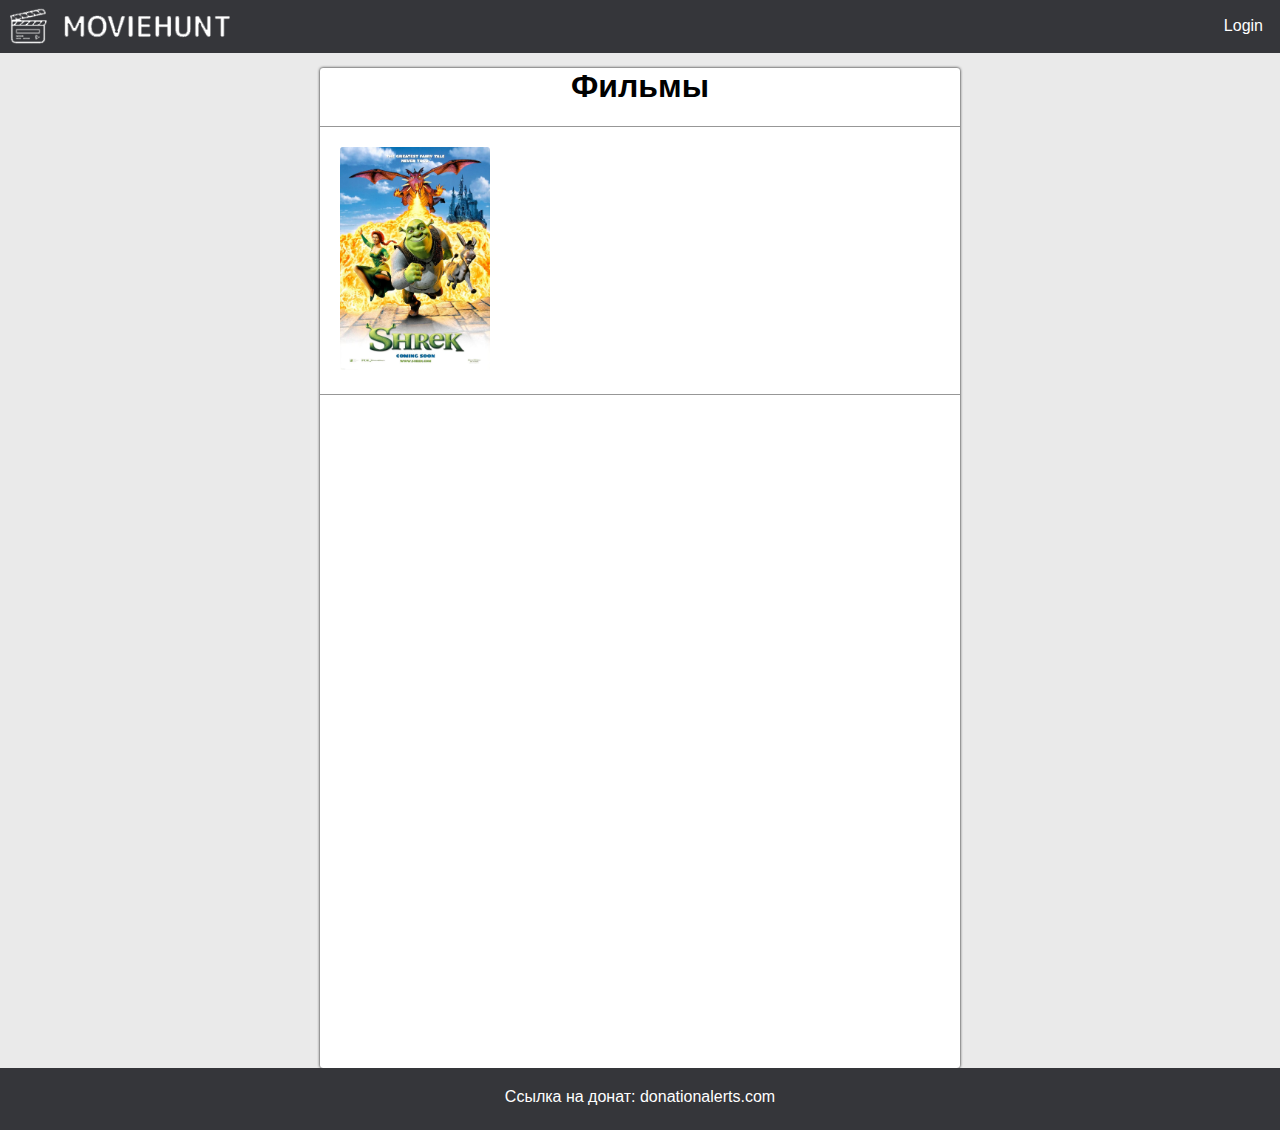
==== index.html @ f454e12c "Initial commit" ====
<!DOCTYPE html>
<html lang="en">
<head>
    <meta charset="UTF-8">
    <meta http-equiv="X-UA-Compatible" content="IE=edge">
    <meta name="viewport" content="width=7, initial-scale=1.0">
    <title>MovieHunt</title>
    <link rel="stylesheet" href="style.css">
    <link rel="icon" type="image/x-icon" href="favicon.ico">
</head>
<body>
    <header>
        <div class="tab-nav">
            <nav>
                <a href="index.html">
                    <img src="logo.png">
                </a>
                <a class="login-button" href="login.html">
                    Login
                </a>
            </nav>
        </div>
    </header>
    <main>
        <div class="page-wrapper">
            <div class="tab-content">
                <div class="tab-heading">
                    <h1>Фильмы</h1>
                </div>
                <article>
                    <a href="shrek.html">
                        <img src="images/shrek.jpg">
                    </a>
                </article>
            </div>
        </div>
    </main>
    <footer>
        Ссылка на донат: donationalerts.com
    </footer>
</body>
</html>
---- style.css ----
body {
    font-family: Arial, Helvetica, sans-serif;
    background-color: #eaeaea;
    margin: 0px;
}

.login-button {
    float: right;
    padding: 17px;
    color: white;
    text-decoration: none;
    transition: 100ms;
}

.login-button:hover {
    background-color: #4c4d53;
}

.page-wrapper {
    margin: auto;
    margin-top: 68px;
}

.tab-nav {
    height: 53px;
    top: 0px;
    position: fixed;
    background-color: #35363A;
    width: 100%;
}

.tab-heading {
    text-align: center;
    border-bottom: 1px solid rgb(151, 151, 151);
}

.tab-content {
    margin-top: 80px;
    width: 50%;
    height: 1000px;
    margin: auto;
    background-color: white;
    box-shadow: 0 0 3px;
    border-radius: 3px
}

.tab-nav a img {
    width: 220px;
    padding: 8px 0 0 10px;
}

article {
    padding: 20px;
    border-bottom: 1px solid rgb(151, 151, 151);
}

article img {
    width: 150px;
    border-radius: 3px;
}

footer {
    width: 100%;
    height: 42px;
    position: absolute;
    text-align: center;
    padding-top: 20px;
    color: white;
    background-color: #35363A;
}
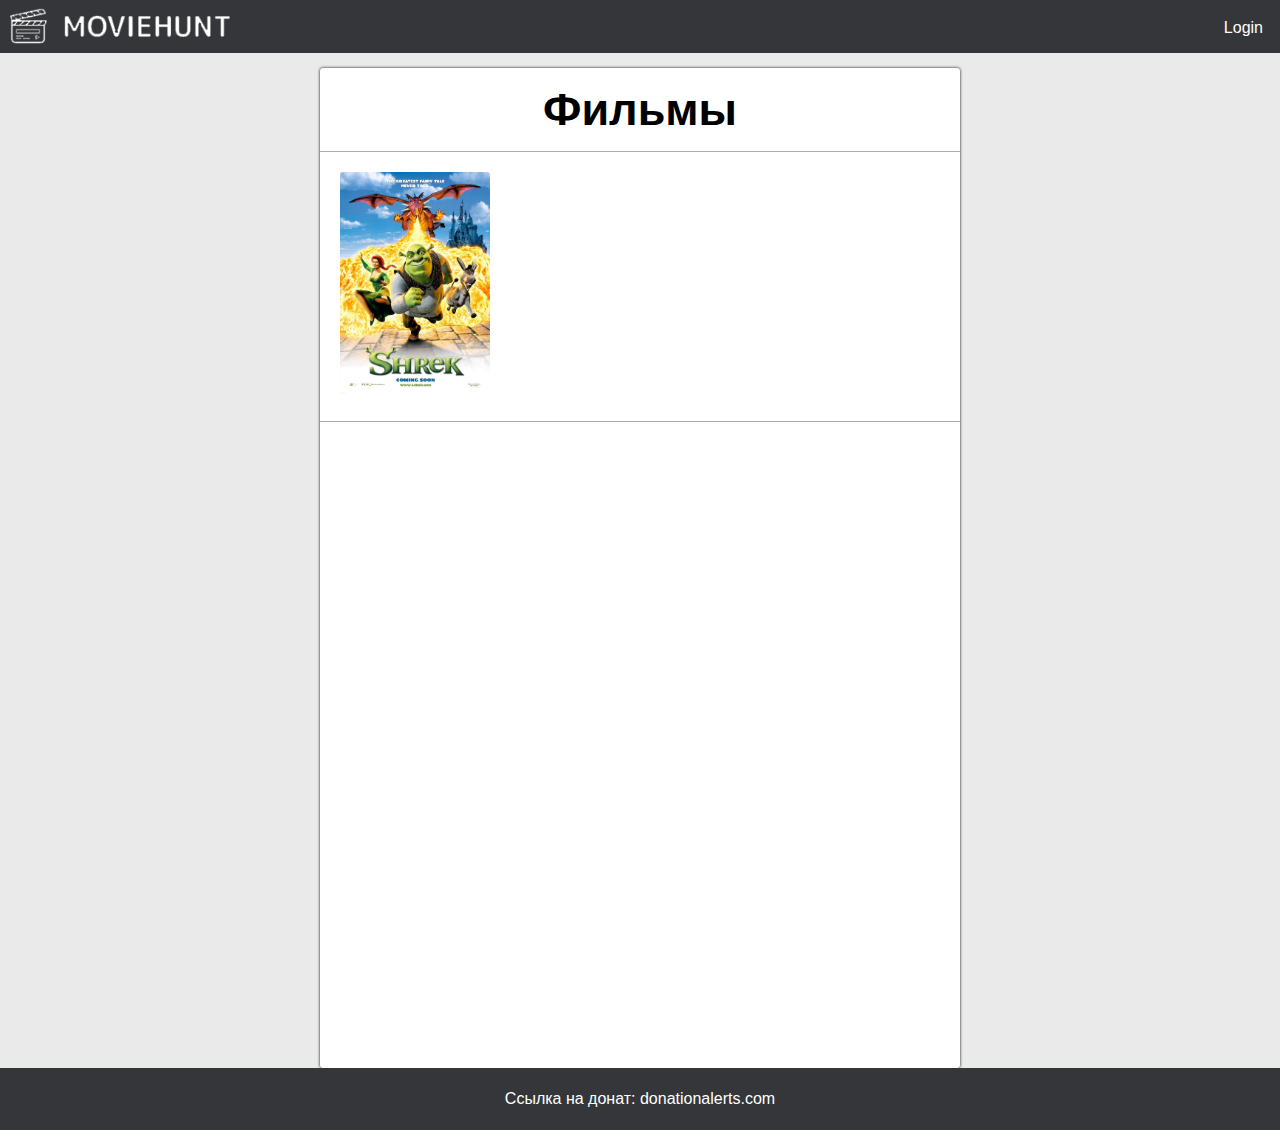
==== commit 3499e0df: "Tab-heading fixed" ====
--- a/index.html
+++ b/index.html
@@ -1,12 +1,12 @@
 <!DOCTYPE html>
-<html lang="en">
+<html lang="ru">
 <head>
     <meta charset="UTF-8">
     <meta http-equiv="X-UA-Compatible" content="IE=edge">
     <meta name="viewport" content="width=7, initial-scale=1.0">
     <title>MovieHunt</title>
     <link rel="stylesheet" href="style.css">
-    <link rel="icon" type="image/x-icon" href="favicon.ico">
+    <link rel="icon" type="image/x-icon" href="favicon.png">
 </head>
 <body>
     <header>
@@ -24,9 +24,7 @@
     <main>
         <div class="page-wrapper">
             <div class="tab-content">
-                <div class="tab-heading">
-                    <h1>Фильмы</h1>
-                </div>
+                <div class="tab-heading">Фильмы</div>
                 <article>
                     <a href="shrek.html">
                         <img src="images/shrek.jpg">
--- a/style.css
+++ b/style.css
@@ -1,5 +1,6 @@
 body {
     font-family: Arial, Helvetica, sans-serif;
+    line-height: 1.4;
     background-color: #eaeaea;
     margin: 0px;
 }
@@ -22,20 +23,25 @@
 }
 
 .tab-nav {
+    display: block;
+    overflow: hidden;
     height: 53px;
     top: 0px;
     position: fixed;
     background-color: #35363A;
     width: 100%;
+    z-index: 50;
 }
 
 .tab-heading {
     text-align: center;
-    border-bottom: 1px solid rgb(151, 151, 151);
+    padding: 10px;
+    border-bottom: 1px solid rgb(172, 172, 172);
+    font-weight: bold;
+    font-size: 45px;
 }
 
 .tab-content {
-    margin-top: 80px;
     width: 50%;
     height: 1000px;
     margin: auto;
@@ -50,8 +56,10 @@
 }
 
 article {
+    display: block;
+    overflow: hidden;
     padding: 20px;
-    border-bottom: 1px solid rgb(151, 151, 151);
+    border-bottom: 1px solid rgb(172, 172, 172);
 }
 
 article img {
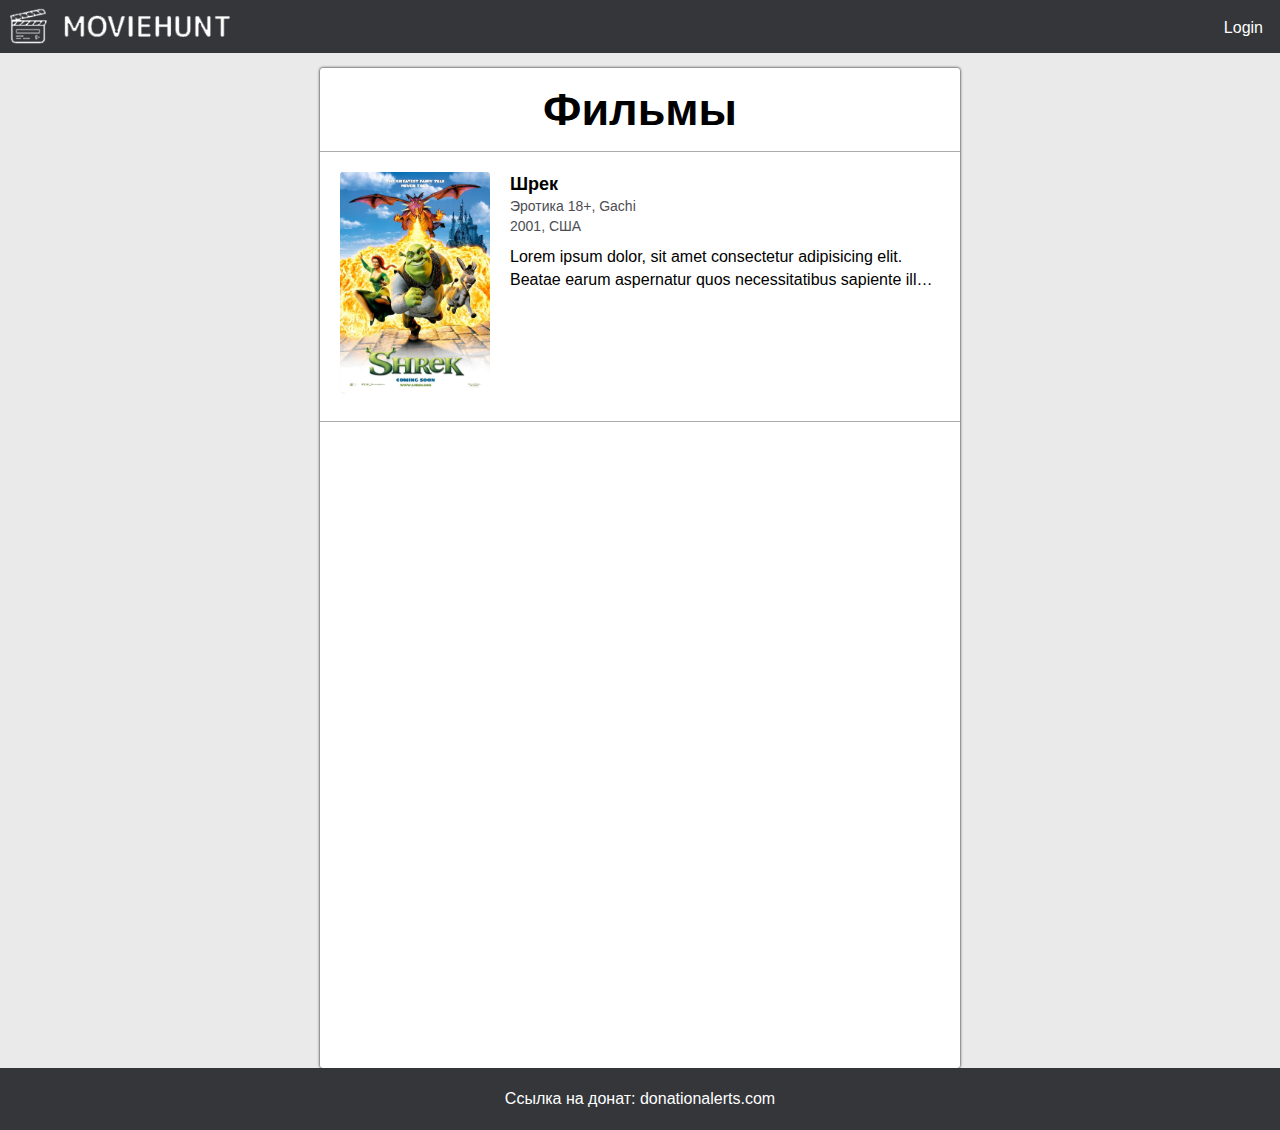
==== commit 22056d4d: "text" ====
--- a/index.html
+++ b/index.html
@@ -3,7 +3,7 @@
 <head>
     <meta charset="UTF-8">
     <meta http-equiv="X-UA-Compatible" content="IE=edge">
-    <meta name="viewport" content="width=7, initial-scale=1.0">
+    <meta name="viewport" content="width=device-width, initial-scale=1.0">
     <title>MovieHunt</title>
     <link rel="stylesheet" href="style.css">
     <link rel="icon" type="image/x-icon" href="favicon.png">
@@ -29,6 +29,16 @@
                     <a href="shrek.html">
                         <img src="images/shrek.jpg">
                     </a>
+                    <div class="movie-info">
+                        <a class="title-movie" href="shrek.html">
+                            <span>Шрек</span>
+                        </a>
+                        <div class="movie-details">
+                            <span class="mowie-ganre">Эротика 18+, Gachi</span>
+                            <span class="movie-date">2001, США</span>
+                        </div>
+                        <div class="movie-description">Lorem ipsum dolor, sit amet consectetur adipisicing elit. Beatae earum aspernatur quos necessitatibus sapiente illo, optio ratione delectus laboriosam eaque doloremque nesciunt illum molestiae, adipisci minus. Quaerat sint eligendi unde.</div>
+                    </div>
                 </article>
             </div>
         </div>
--- a/style.css
+++ b/style.css
@@ -41,6 +41,12 @@
     font-size: 45px;
 }
 
+@media (max-width: 550px) {
+    .tab-heading {
+        font-size: 35px;
+    }
+}
+
 .tab-content {
     width: 50%;
     height: 1000px;
@@ -67,6 +73,10 @@
     border-radius: 3px;
 }
 
+article {
+    display: flex;
+}
+
 footer {
     width: 100%;
     height: 42px;
@@ -75,4 +85,35 @@
     padding-top: 20px;
     color: white;
     background-color: #35363A;
+}
+.movie-info {
+    display: flex;
+    flex-direction: column;
+    float: right;
+    flex-grow: 1;
+    margin-left: 20px;
+}
+
+.title-movie {
+    text-decoration: none;
+    font-size: 18px;
+    font-weight: bold;
+    color: black !important;
+}
+
+.movie-details {
+    font-size: 14px;
+    color: #4c4d53;
+}
+
+.movie-ganre, .movie-date {
+    display: block;
+}
+
+.movie-description {
+    display: -webkit-box;
+    -webkit-line-clamp: 2;
+    -webkit-box-orient: vertical;
+    overflow: hidden;
+    margin-top: 10px;
 }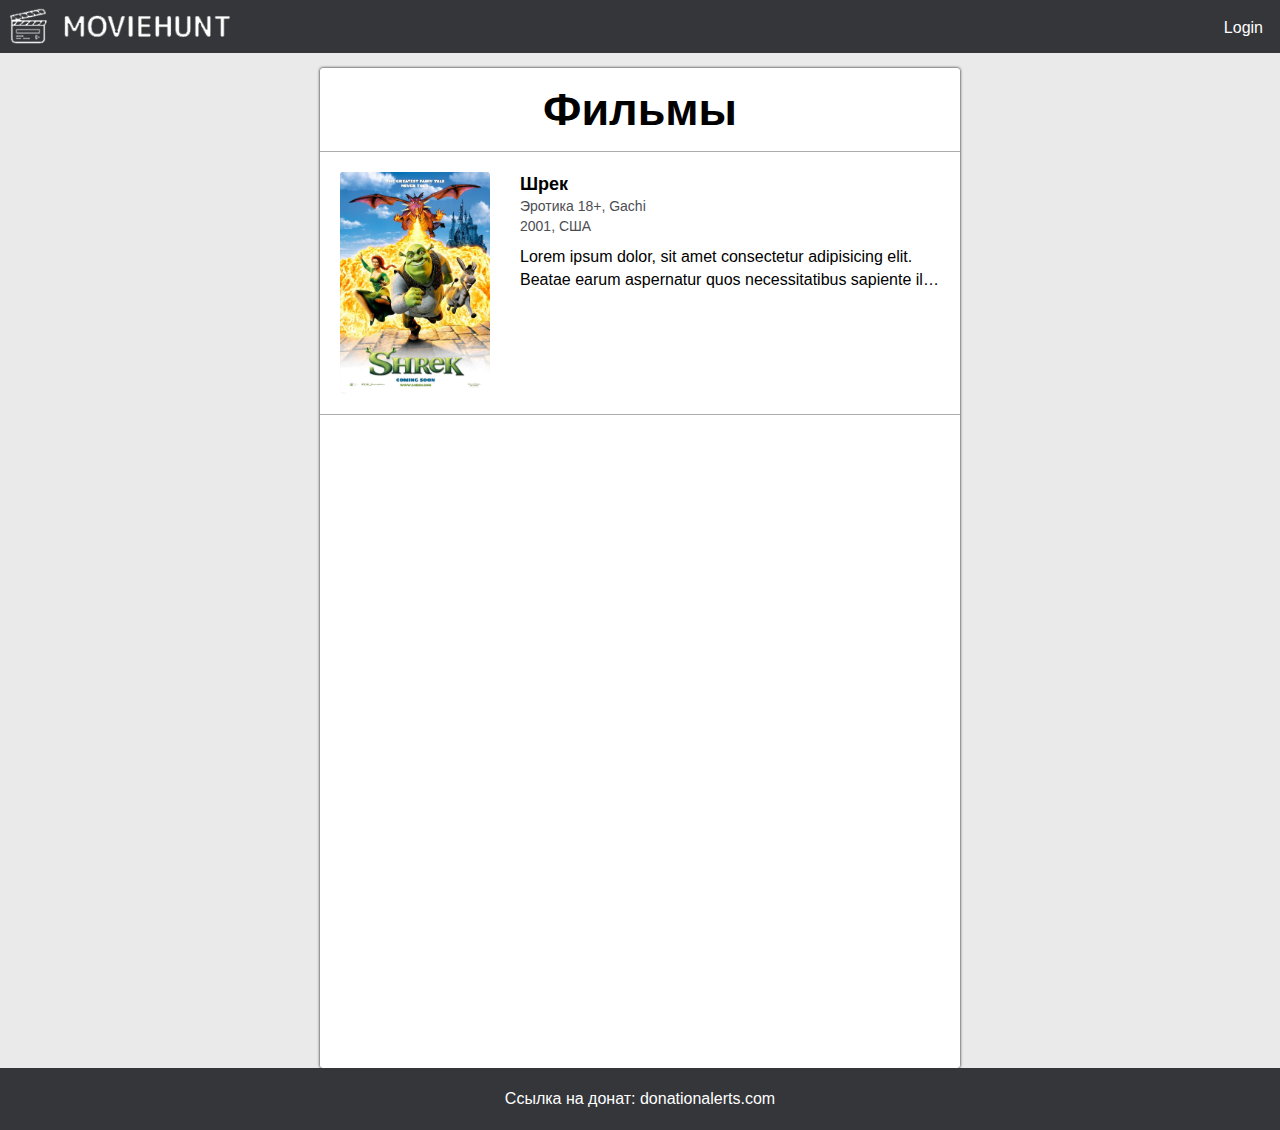
==== commit 2cd78249: "Fixed link width" ====
--- a/index.html
+++ b/index.html
@@ -6,7 +6,7 @@
     <meta name="viewport" content="width=device-width, initial-scale=1.0">
     <title>MovieHunt</title>
     <link rel="stylesheet" href="style.css">
-    <link rel="icon" type="image/x-icon" href="favicon.png">
+    <link rel="icon" type="image/x-icon" href="favicon.ico">
 </head>
 <body>
     <header>
@@ -34,7 +34,7 @@
                             <span>Шрек</span>
                         </a>
                         <div class="movie-details">
-                            <span class="mowie-ganre">Эротика 18+, Gachi</span>
+                            <span class="movie-genre">Эротика 18+, Gachi</span>
                             <span class="movie-date">2001, США</span>
                         </div>
                         <div class="movie-description">Lorem ipsum dolor, sit amet consectetur adipisicing elit. Beatae earum aspernatur quos necessitatibus sapiente illo, optio ratione delectus laboriosam eaque doloremque nesciunt illum molestiae, adipisci minus. Quaerat sint eligendi unde.</div>
--- a/style.css
+++ b/style.css
@@ -69,12 +69,9 @@
 }
 
 article img {
+    float: left;
     width: 150px;
     border-radius: 3px;
-}
-
-article {
-    display: flex;
 }
 
 footer {
@@ -86,12 +83,9 @@
     color: white;
     background-color: #35363A;
 }
+
 .movie-info {
-    display: flex;
-    flex-direction: column;
-    float: right;
-    flex-grow: 1;
-    margin-left: 20px;
+    margin-left: 180px;
 }
 
 .title-movie {
@@ -106,7 +100,7 @@
     color: #4c4d53;
 }
 
-.movie-ganre, .movie-date {
+.movie-genre, .movie-date {
     display: block;
 }
 
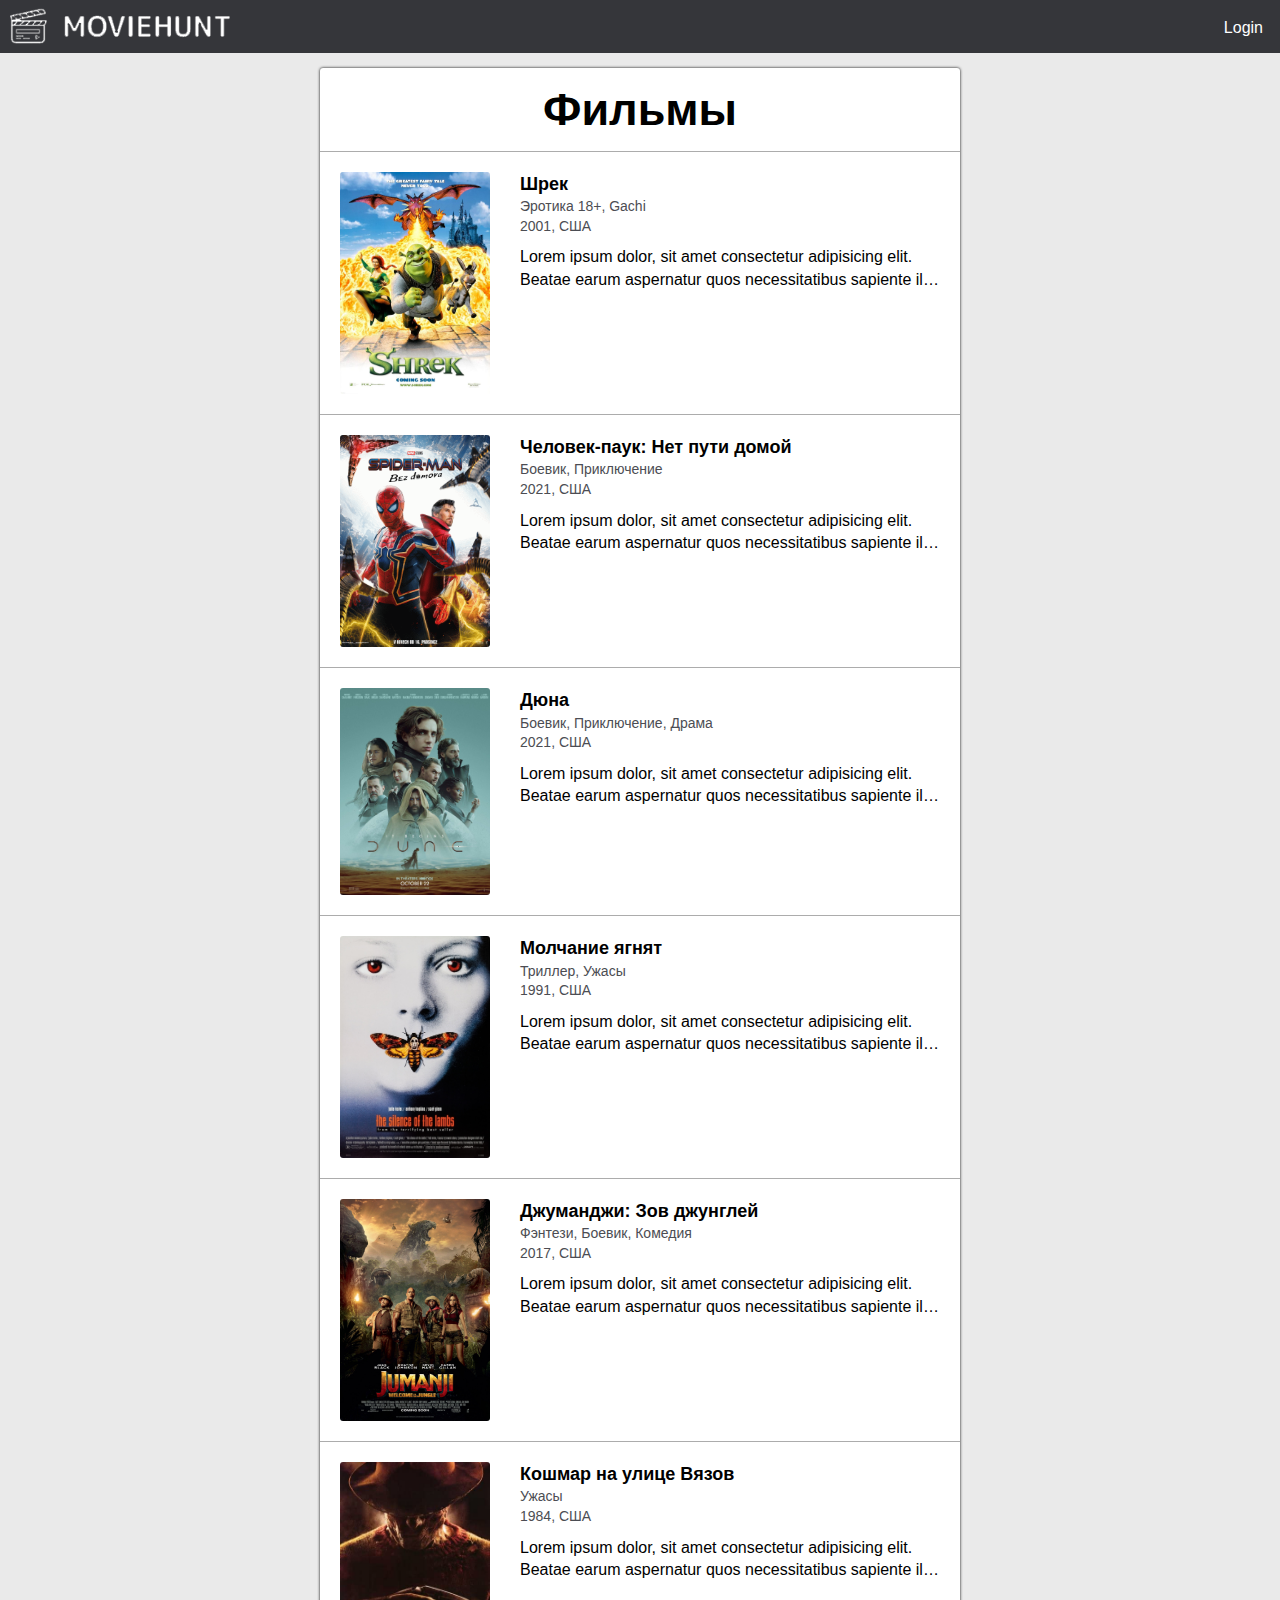
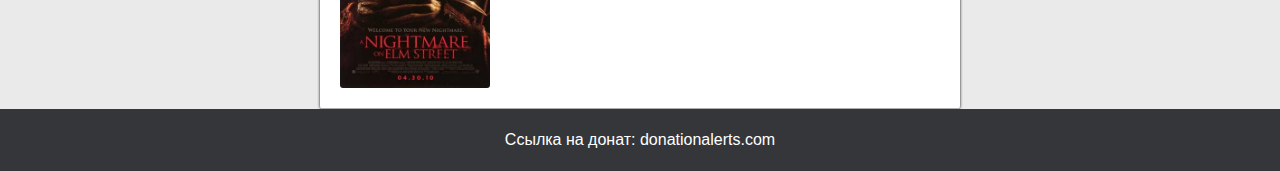
==== commit fc37466e: "Added new films" ====
--- a/index.html
+++ b/index.html
@@ -40,6 +40,81 @@
                         <div class="movie-description">Lorem ipsum dolor, sit amet consectetur adipisicing elit. Beatae earum aspernatur quos necessitatibus sapiente illo, optio ratione delectus laboriosam eaque doloremque nesciunt illum molestiae, adipisci minus. Quaerat sint eligendi unde.</div>
                     </div>
                 </article>
+                <article>
+                    <a href="spider-man.html">
+                        <img src="images/spider_man.png">
+                    </a>
+                    <div class="movie-info">
+                        <a class="title-movie" href="spider-man.html">
+                            <span>Человек-паук: Нет пути домой</span>
+                        </a>
+                        <div class="movie-details">
+                            <span class="movie-genre">Боевик, Приключение</span>
+                            <span class="movie-date">2021, США</span>
+                        </div>
+                        <div class="movie-description">Lorem ipsum dolor, sit amet consectetur adipisicing elit. Beatae earum aspernatur quos necessitatibus sapiente illo, optio ratione delectus laboriosam eaque doloremque nesciunt illum molestiae, adipisci minus. Quaerat sint eligendi unde.</div>
+                    </div>
+                </article>
+                <article>
+                    <a href="dune.html">
+                        <img src="images/dune.jpg">
+                    </a>
+                    <div class="movie-info">
+                        <a class="title-movie" href="dune.html">
+                            <span>Дюна</span>
+                        </a>
+                        <div class="movie-details">
+                            <span class="movie-genre">Боевик, Приключение, Драма</span>
+                            <span class="movie-date">2021, США</span>
+                        </div>
+                        <div class="movie-description">Lorem ipsum dolor, sit amet consectetur adipisicing elit. Beatae earum aspernatur quos necessitatibus sapiente illo, optio ratione delectus laboriosam eaque doloremque nesciunt illum molestiae, adipisci minus. Quaerat sint eligendi unde.</div>
+                    </div>
+                </article>
+                <article>
+                    <a href="silence-of-the-lambs.html">
+                        <img src="images/silence_of_the_lambs.jpg">
+                    </a>
+                    <div class="movie-info">
+                        <a class="title-movie" href="silence-of-the-lambs.html">
+                            <span>Молчание ягнят</span>
+                        </a>
+                        <div class="movie-details">
+                            <span class="movie-genre">Триллер, Ужасы</span>
+                            <span class="movie-date">1991, США</span>
+                        </div>
+                        <div class="movie-description">Lorem ipsum dolor, sit amet consectetur adipisicing elit. Beatae earum aspernatur quos necessitatibus sapiente illo, optio ratione delectus laboriosam eaque doloremque nesciunt illum molestiae, adipisci minus. Quaerat sint eligendi unde.</div>
+                    </div>
+                </article>
+                <article>
+                    <a href="jumanji.html">
+                        <img src="images/jumanji.jpg">
+                    </a>
+                    <div class="movie-info">
+                        <a class="title-movie" href="jumanji.html">
+                            <span>Джуманджи: Зов джунглей</span>
+                        </a>
+                        <div class="movie-details">
+                            <span class="movie-genre">Фэнтези, Боевик, Комедия</span>
+                            <span class="movie-date">2017, США</span>
+                        </div>
+                        <div class="movie-description">Lorem ipsum dolor, sit amet consectetur adipisicing elit. Beatae earum aspernatur quos necessitatibus sapiente illo, optio ratione delectus laboriosam eaque doloremque nesciunt illum molestiae, adipisci minus. Quaerat sint eligendi unde.</div>
+                    </div>
+                </article>
+                <article>
+                    <a href="nightmare-on-elm-street.html">
+                        <img src="images/nightmare.jpg">
+                    </a>
+                    <div class="movie-info">
+                        <a class="title-movie" href="nightmare-on-elm-street.html">
+                            <span>Кошмар на улице Вязов</span>
+                        </a>
+                        <div class="movie-details">
+                            <span class="movie-genre">Ужасы</span>
+                            <span class="movie-date">1984, США</span>
+                        </div>
+                        <div class="movie-description">Lorem ipsum dolor, sit amet consectetur adipisicing elit. Beatae earum aspernatur quos necessitatibus sapiente illo, optio ratione delectus laboriosam eaque doloremque nesciunt illum molestiae, adipisci minus. Quaerat sint eligendi unde.</div>
+                    </div>
+                </article>
             </div>
         </div>
     </main>
--- a/style.css
+++ b/style.css
@@ -49,7 +49,6 @@
 
 .tab-content {
     width: 50%;
-    height: 1000px;
     margin: auto;
     background-color: white;
     box-shadow: 0 0 3px;
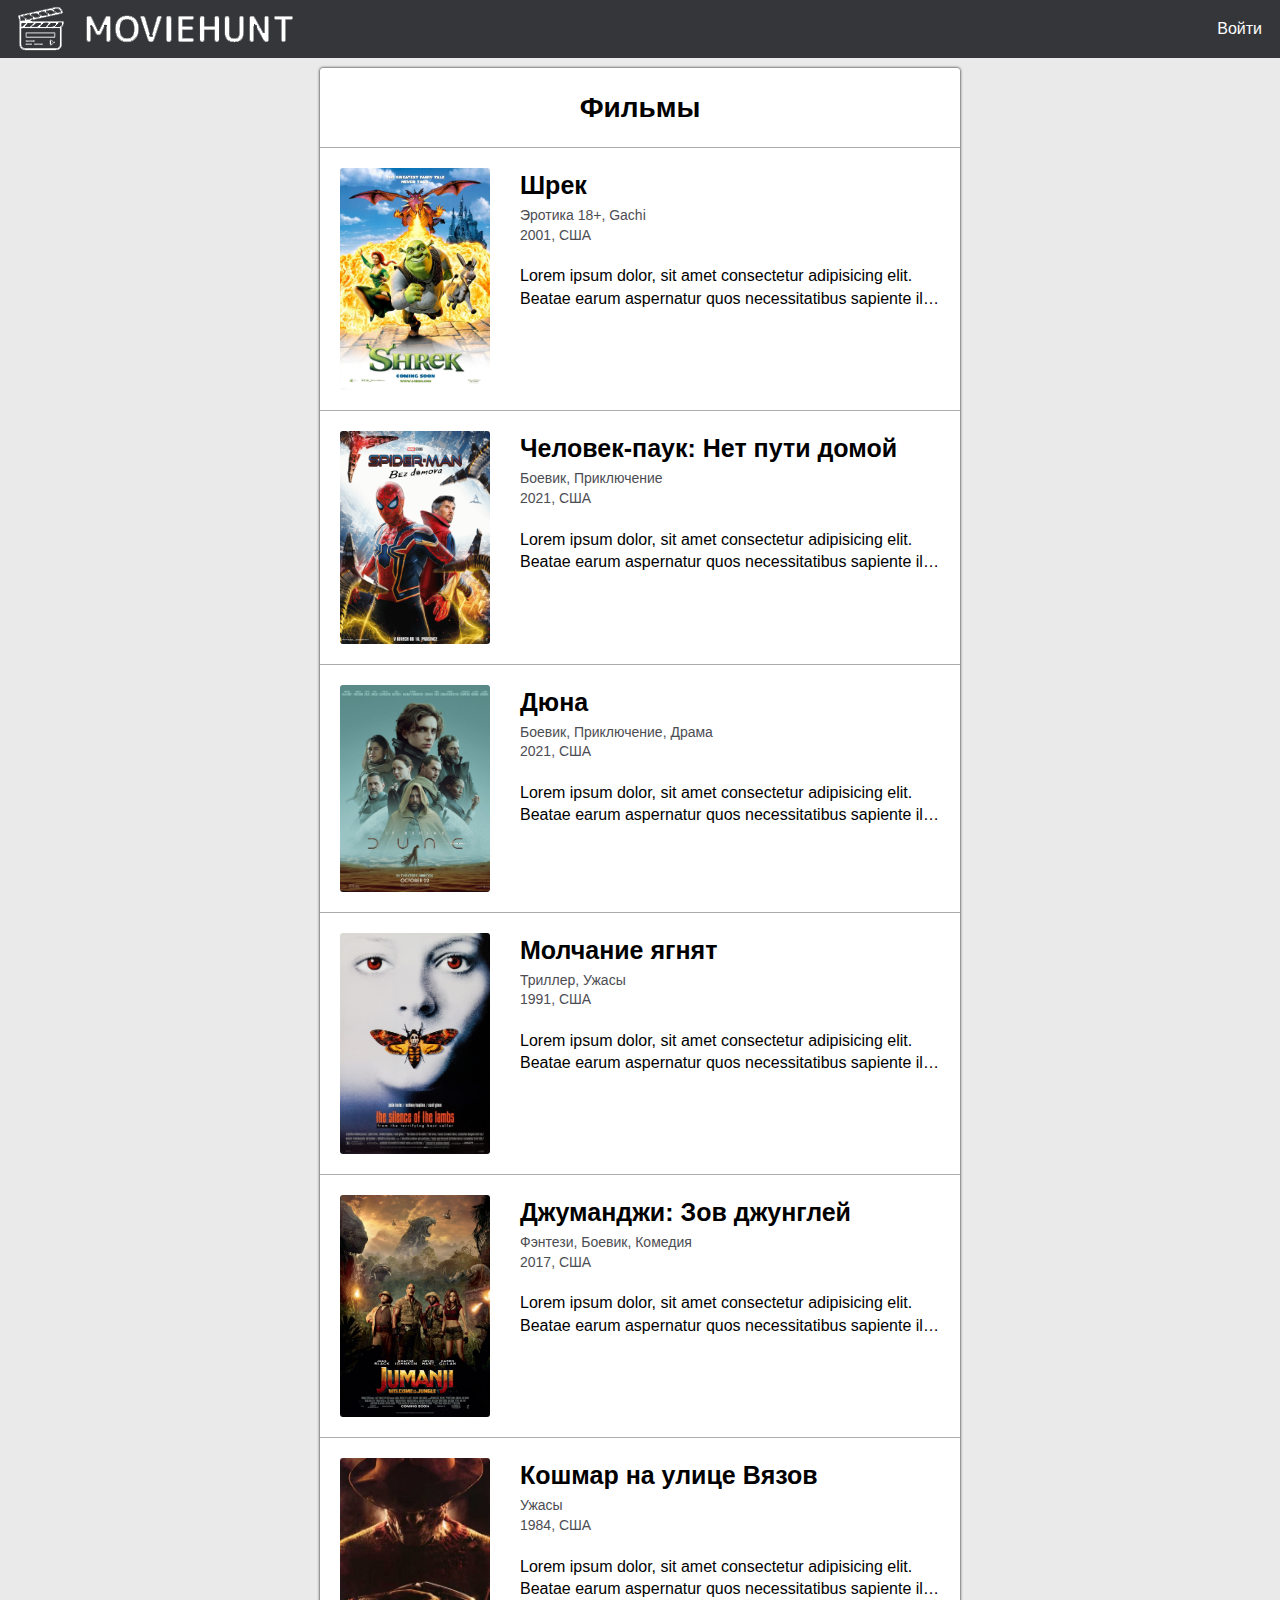
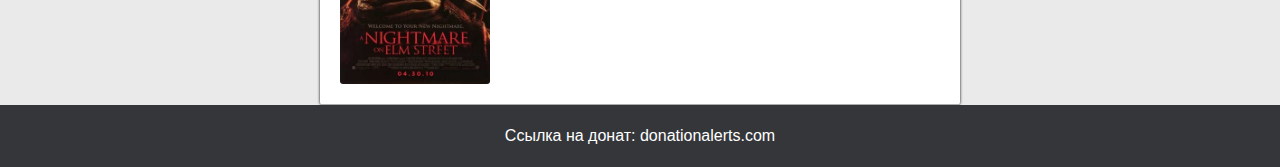
==== commit ce8e134a: "Added new films pages" ====
--- a/index.html
+++ b/index.html
@@ -16,7 +16,7 @@
                     <img src="logo.png">
                 </a>
                 <a class="login-button" href="login.html">
-                    Login
+                    Войти
                 </a>
             </nav>
         </div>
--- a/style.css
+++ b/style.css
@@ -5,18 +5,26 @@
     margin: 0px;
 }
 
+h2, h3, h4 {
+    margin: 0;
+}
+
 .login-button {
     float: right;
-    padding: 17px;
+    padding: 18px;
     color: white;
     text-decoration: none;
-    transition: 100ms;
+    transition: 200ms;
 }
 
 .login-button:hover {
     background-color: #4c4d53;
 }
 
+.login-button.active {
+    background-color: #4c4d53;
+}
+
 .page-wrapper {
     margin: auto;
     margin-top: 68px;
@@ -25,7 +33,6 @@
 .tab-nav {
     display: block;
     overflow: hidden;
-    height: 53px;
     top: 0px;
     position: fixed;
     background-color: #35363A;
@@ -35,10 +42,10 @@
 
 .tab-heading {
     text-align: center;
-    padding: 10px;
+    padding: 20px 0;
     border-bottom: 1px solid rgb(172, 172, 172);
     font-weight: bold;
-    font-size: 45px;
+    font-size: 28px;
 }
 
 @media (max-width: 550px) {
@@ -47,6 +54,103 @@
     }
 }
 
+small.error {
+    display: none;
+    padding: 0 0 20px 0;
+}
+
+small.user-error {
+    display: block;
+    padding: 0 0 20px 0;
+    color: red;
+}
+
+.tab-signin-box {
+    width: 500px;
+    margin: auto;
+    margin-bottom: 111px;
+}
+
+.tab-signin-box-content {
+    width: 390px;
+    margin: 0 auto;
+}
+
+fieldset {
+    margin: 20px 26px 20px 26px;
+    padding: 0px 40px 35px 40px;
+    text-align: left;
+    border-radius: 4px;
+    border: 1px rgb(175, 175, 175) solid;
+    background: white;
+}
+
+input {
+    width: 98.09%;
+    margin: 5px 0 5px 0;
+    height: 30px;
+    text-align: left;
+    border: 1px solid rgb(175, 175, 175);
+    border-radius: 4px;
+}
+
+#email, #password, #fname, #lname {
+    margin-bottom: 15px;
+}
+
+#submit {
+    margin-top: 30px;
+    margin-bottom: 20px;
+    height: 30px;
+    width: 100%;
+    text-align: center;
+    vertical-align: middle;
+    background-color: #fc0;
+    background: linear-gradient(to bottom, rgb(255, 236, 160), rgb(238, 190, 0));
+    cursor: pointer;
+    border: 1px solid;
+    border-color: #a88734 #9c7e31 #846a29;
+    border-radius: 4px;
+    transition: 0.05s linear;
+}
+
+#submit:hover {
+    background-color: rgb(236, 189, 0);
+    background: linear-gradient(to bottom, rgb(247, 228, 155), rgb(230, 184, 0));
+}
+
+#submit:active {
+    box-shadow: inset 2px 2px 2px rgb(196, 156, 0), 0px 0px 5.5px rgb(163, 131, 0);
+    background: linear-gradient(to bottom, rgb(230, 184, 0), rgb(241, 181, 0));
+
+}
+
+.row div {
+    margin-bottom: 6px;
+}
+
+.row a {
+    text-decoration: none;
+    color: #0074da;
+}
+
+.row a:hover {
+    text-decoration: underline;
+    color: #b84747;
+}
+
+#checkbox {
+    width: 20px;
+    vertical-align: middle;
+    cursor: pointer;
+}
+
+.showpassword span{
+    position: relative;
+    top: 1px;
+    margin: 9px;
+}
+
 .tab-content {
     width: 50%;
     margin: auto;
@@ -56,8 +160,7 @@
 }
 
 .tab-nav a img {
-    width: 220px;
-    padding: 8px 0 0 10px;
+    padding: 6px 0 0 18px;
 }
 
 article {
@@ -73,28 +176,24 @@
     border-radius: 3px;
 }
 
-footer {
-    width: 100%;
-    height: 42px;
-    position: absolute;
-    text-align: center;
-    padding-top: 20px;
-    color: white;
-    background-color: #35363A;
-}
-
 .movie-info {
     margin-left: 180px;
 }
 
 .title-movie {
     text-decoration: none;
-    font-size: 18px;
+    font-size: 25px;
     font-weight: bold;
     color: black !important;
+    transition: color 100ms ease;
+}
+
+.title-movie:hover {
+    color: rgb(140, 63, 0) !important;
 }
 
 .movie-details {
+    margin: 3px 0 20px 0;
     font-size: 14px;
     color: #4c4d53;
 }
@@ -109,4 +208,56 @@
     -webkit-box-orient: vertical;
     overflow: hidden;
     margin-top: 10px;
+}
+
+.tab-content-films {
+    width: 60%;
+    margin: auto;
+    background-color: white;
+    box-shadow: 0 0 3px;
+    border-radius: 3px
+}
+
+.tab-heading-films {
+    text-align: left;
+    padding: 10px;
+    border-bottom: 1px solid rgb(172, 172, 172);
+    font-weight: bold;
+    font-size: 40px;
+}
+
+.movie-details-info {
+    margin-top: 15px;
+}
+
+.header-synopsis {
+    text-align: center;
+    margin-top: 5px;
+}
+
+.synopsis {
+    padding: 10px 20px 51px 20px;
+}
+
+.movie-synopsis {
+    border-bottom: 1px solid rgb(172, 172, 172);;
+}
+
+.movie-trailer {
+    text-align: center;
+    padding: 10px;
+}
+
+iframe {
+    margin-bottom: 30px;
+}
+
+footer {
+    width: 100%;
+    height: 42px;
+    position: absolute;
+    text-align: center;
+    padding-top: 20px;
+    color: white;
+    background-color: #35363A;
 }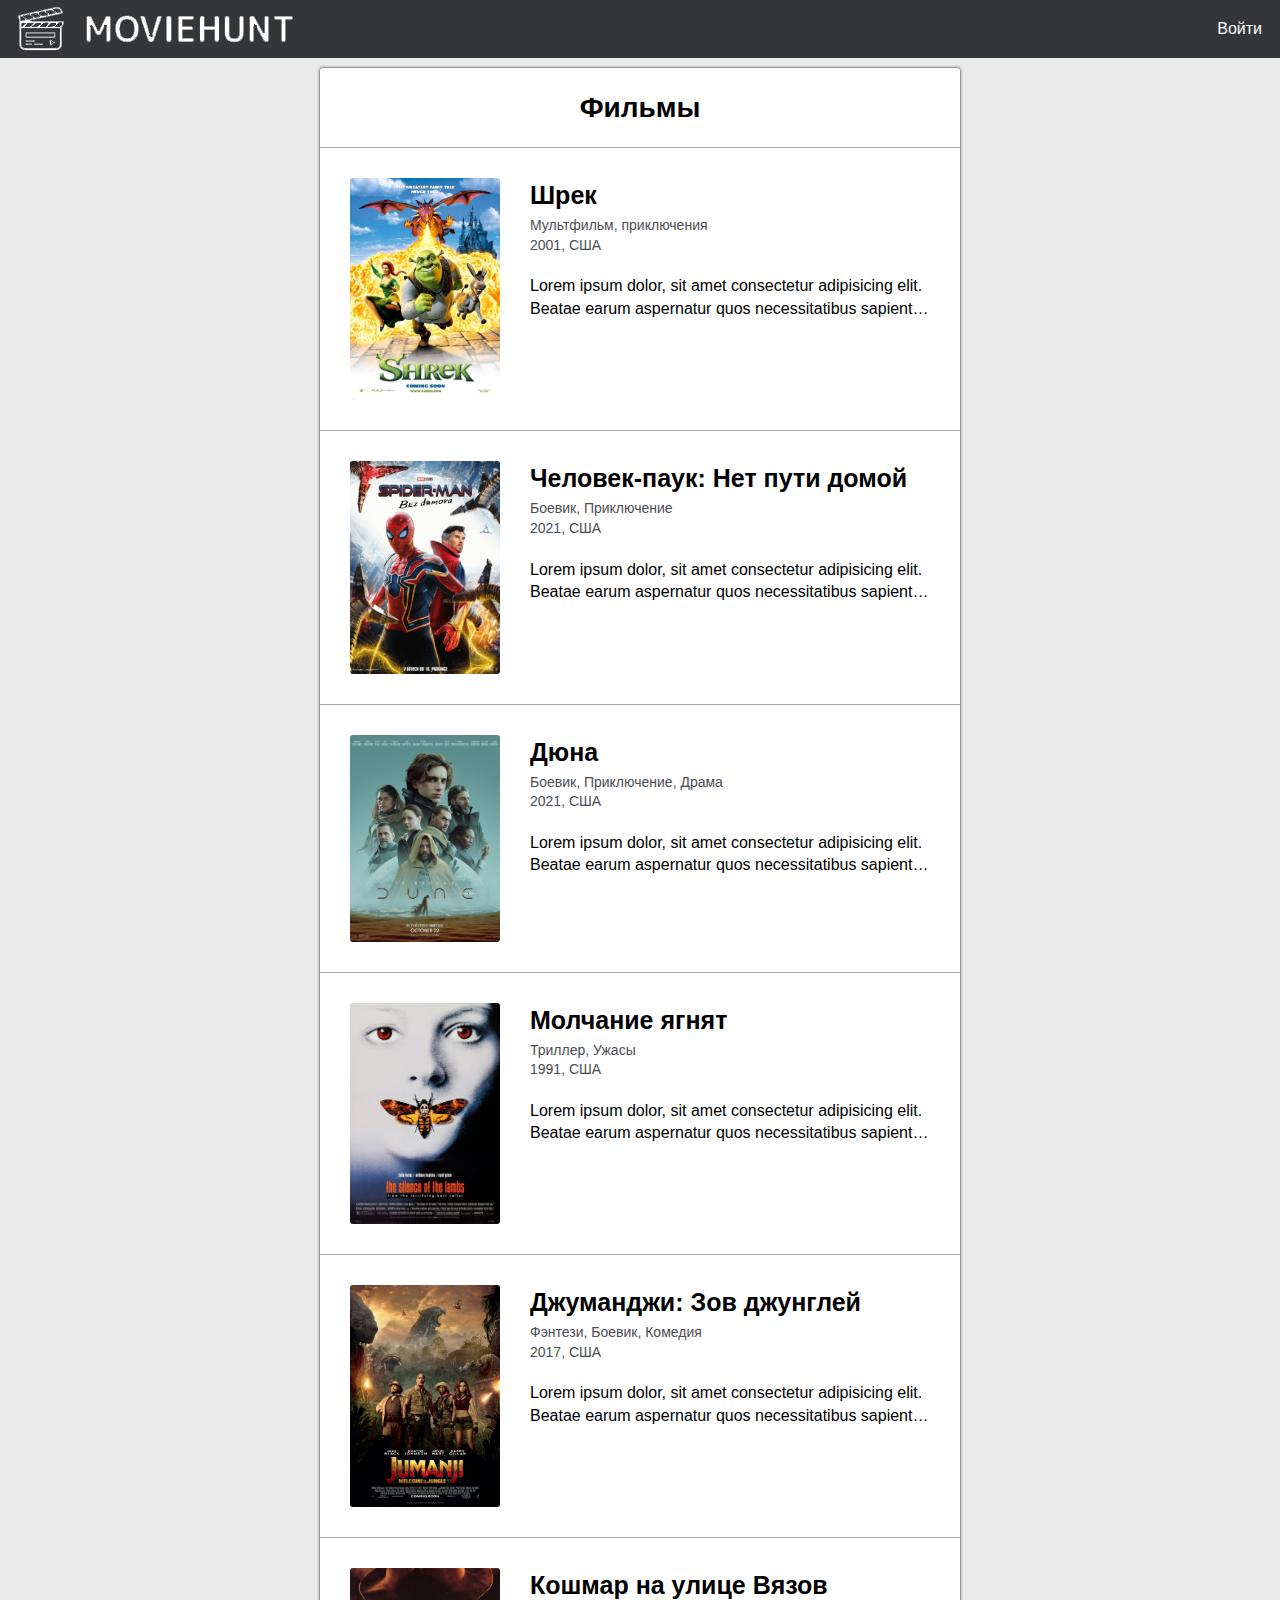
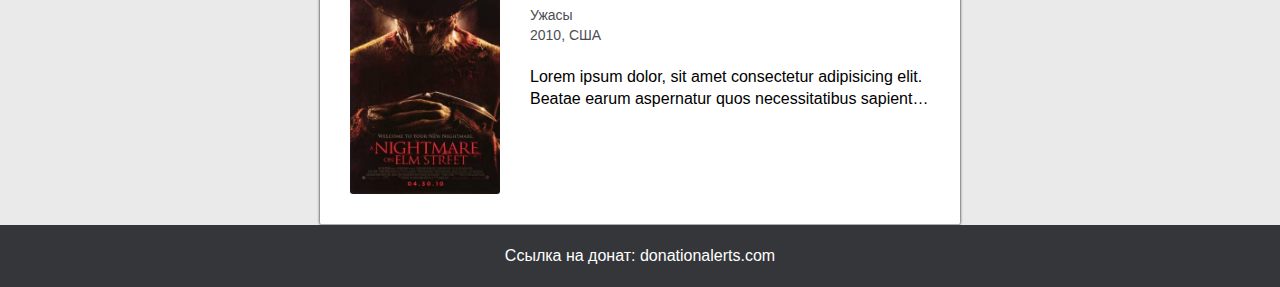
==== commit 1603325d: "all information" ====
--- a/index.html
+++ b/index.html
@@ -34,7 +34,7 @@
                             <span>Шрек</span>
                         </a>
                         <div class="movie-details">
-                            <span class="movie-genre">Эротика 18+, Gachi</span>
+                            <span class="movie-genre">Мультфильм, приключения</span>
                             <span class="movie-date">2001, США</span>
                         </div>
                         <div class="movie-description">Lorem ipsum dolor, sit amet consectetur adipisicing elit. Beatae earum aspernatur quos necessitatibus sapiente illo, optio ratione delectus laboriosam eaque doloremque nesciunt illum molestiae, adipisci minus. Quaerat sint eligendi unde.</div>
@@ -110,7 +110,7 @@
                         </a>
                         <div class="movie-details">
                             <span class="movie-genre">Ужасы</span>
-                            <span class="movie-date">1984, США</span>
+                            <span class="movie-date">2010, США</span>
                         </div>
                         <div class="movie-description">Lorem ipsum dolor, sit amet consectetur adipisicing elit. Beatae earum aspernatur quos necessitatibus sapiente illo, optio ratione delectus laboriosam eaque doloremque nesciunt illum molestiae, adipisci minus. Quaerat sint eligendi unde.</div>
                     </div>
--- a/style.css
+++ b/style.css
@@ -166,7 +166,7 @@
 article {
     display: block;
     overflow: hidden;
-    padding: 20px;
+    padding: 30px;
     border-bottom: 1px solid rgb(172, 172, 172);
 }
 
@@ -185,7 +185,7 @@
     font-size: 25px;
     font-weight: bold;
     color: black !important;
-    transition: color 100ms ease;
+    transition: color 200ms ease;
 }
 
 .title-movie:hover {
@@ -220,26 +220,28 @@
 
 .tab-heading-films {
     text-align: left;
-    padding: 10px;
+    padding: 30px;
     border-bottom: 1px solid rgb(172, 172, 172);
     font-weight: bold;
     font-size: 40px;
 }
 
 .movie-details-info {
-    margin-top: 15px;
+    margin-top: 10px;
 }
 
 .header-synopsis {
     text-align: center;
-    margin-top: 5px;
 }
 
 .synopsis {
-    padding: 10px 20px 51px 20px;
+    margin: 0;
+    padding: 20px;
+    text-align: justify;
 }
 
 .movie-synopsis {
+    padding: 10px;
     border-bottom: 1px solid rgb(172, 172, 172);;
 }
 
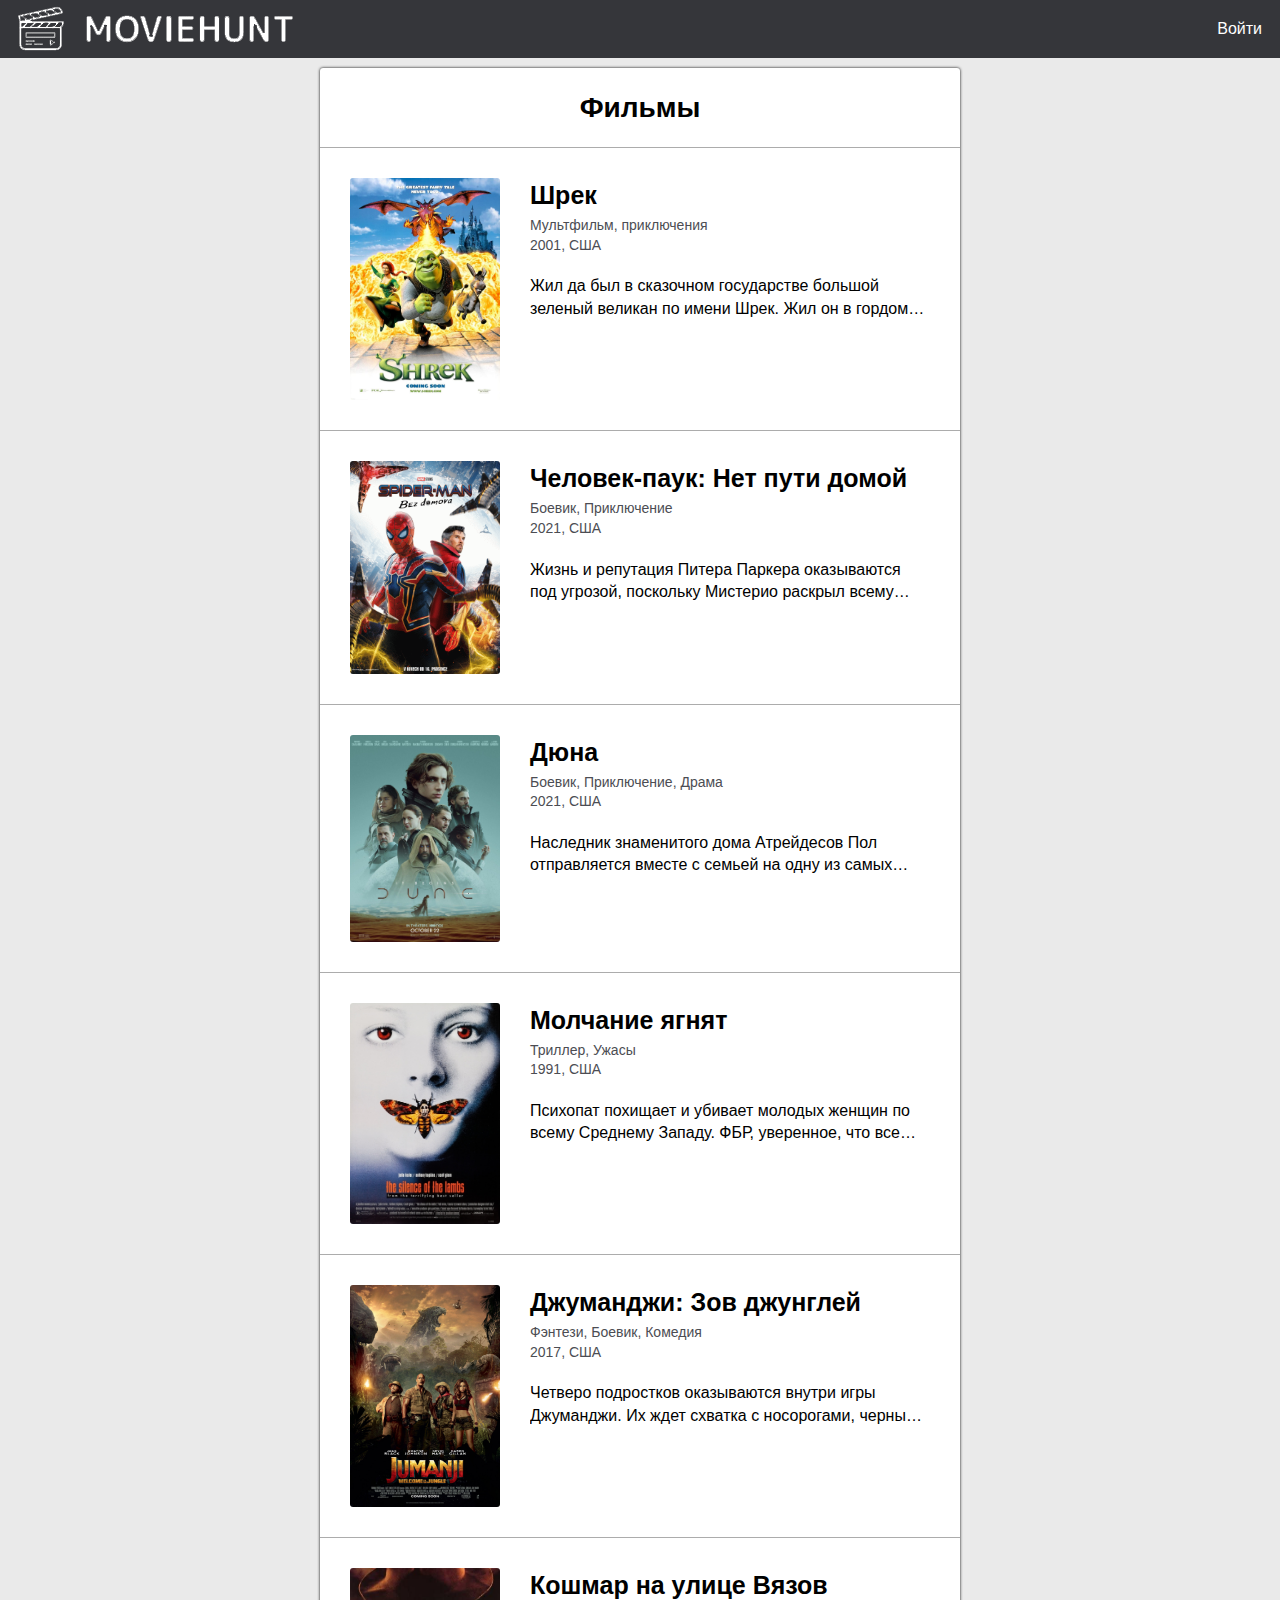
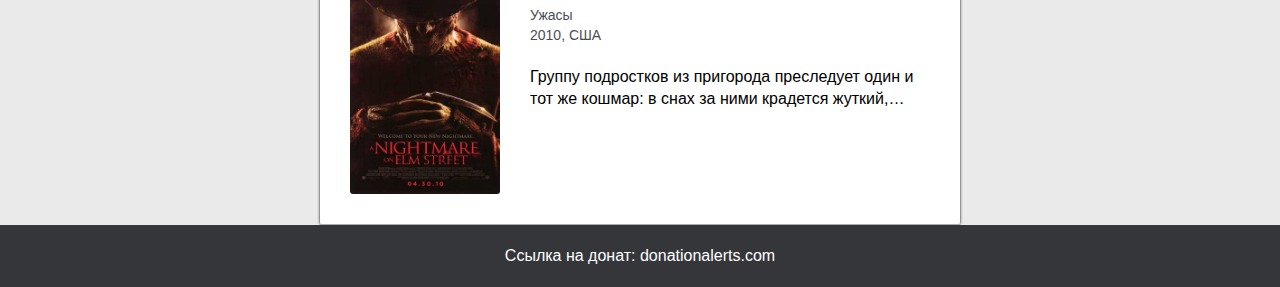
==== commit 3f381236: "инфа на главной странице" ====
--- a/index.html
+++ b/index.html
@@ -37,7 +37,7 @@
                             <span class="movie-genre">Мультфильм, приключения</span>
                             <span class="movie-date">2001, США</span>
                         </div>
-                        <div class="movie-description">Lorem ipsum dolor, sit amet consectetur adipisicing elit. Beatae earum aspernatur quos necessitatibus sapiente illo, optio ratione delectus laboriosam eaque doloremque nesciunt illum molestiae, adipisci minus. Quaerat sint eligendi unde.</div>
+                        <div class="movie-description">Жил да был в сказочном государстве большой зеленый великан по имени Шрек. Жил он в гордом одиночестве в лесу, на болоте, которое считал своим. Но однажды злобный коротышка — лорд Фаркуад, правитель волшебного королевства, безжалостно согнал на Шрэково болото всех сказочных обитателей. И беспечной жизни зеленого великана пришел конец. Но лорд Фаркуад пообещал вернуть Шрэку болото, если великан добудет ему прекрасную принцессу Фиону, которая томится в неприступной башне, охраняемой огнедышащим драконом.</div>
                     </div>
                 </article>
                 <article>
@@ -52,7 +52,7 @@
                             <span class="movie-genre">Боевик, Приключение</span>
                             <span class="movie-date">2021, США</span>
                         </div>
-                        <div class="movie-description">Lorem ipsum dolor, sit amet consectetur adipisicing elit. Beatae earum aspernatur quos necessitatibus sapiente illo, optio ratione delectus laboriosam eaque doloremque nesciunt illum molestiae, adipisci minus. Quaerat sint eligendi unde.</div>
+                        <div class="movie-description">Жизнь и репутация Питера Паркера оказываются под угрозой, поскольку Мистерио раскрыл всему миру тайну личности Человека-паука. Пытаясь исправить ситуацию, Питер обращается за помощью к Стивену Стрэнджу, но вскоре всё становится намного опаснее.</div>
                     </div>
                 </article>
                 <article>
@@ -67,7 +67,7 @@
                             <span class="movie-genre">Боевик, Приключение, Драма</span>
                             <span class="movie-date">2021, США</span>
                         </div>
-                        <div class="movie-description">Lorem ipsum dolor, sit amet consectetur adipisicing elit. Beatae earum aspernatur quos necessitatibus sapiente illo, optio ratione delectus laboriosam eaque doloremque nesciunt illum molestiae, adipisci minus. Quaerat sint eligendi unde.</div>
+                        <div class="movie-description">Наследник знаменитого дома Атрейдесов Пол отправляется вместе с семьей на одну из самых опасных планет во Вселенной — Арракис. Здесь нет ничего, кроме песка, палящего солнца, гигантских чудовищ и основной причины межгалактических конфликтов — невероятно ценного ресурса, который называется меланж. В результате захвата власти Пол вынужден бежать и скрываться, и это становится началом его эпического путешествия. Враждебный мир Арракиса приготовил для него множество тяжелых испытаний, но только тот, кто готов взглянуть в глаза своему страху, достоин стать избранным.</div>
                     </div>
                 </article>
                 <article>
@@ -82,7 +82,7 @@
                             <span class="movie-genre">Триллер, Ужасы</span>
                             <span class="movie-date">1991, США</span>
                         </div>
-                        <div class="movie-description">Lorem ipsum dolor, sit amet consectetur adipisicing elit. Beatae earum aspernatur quos necessitatibus sapiente illo, optio ratione delectus laboriosam eaque doloremque nesciunt illum molestiae, adipisci minus. Quaerat sint eligendi unde.</div>
+                        <div class="movie-description">Психопат похищает и убивает молодых женщин по всему Среднему Западу. ФБР, уверенное, что все преступления совершены одним и тем же человеком, поручает агенту Клариссе Старлинг встретиться с заключенным-маньяком Ганнибалом Лектером, который мог бы помочь составить психологический портрет убийцы. Сам Лектер отбывает наказание за убийства и каннибализм. Он согласен помочь Клариссе лишь в том случае, если она попотчует его больное воображение подробностями своей личной жизни.</div>
                     </div>
                 </article>
                 <article>
@@ -97,7 +97,7 @@
                             <span class="movie-genre">Фэнтези, Боевик, Комедия</span>
                             <span class="movie-date">2017, США</span>
                         </div>
-                        <div class="movie-description">Lorem ipsum dolor, sit amet consectetur adipisicing elit. Beatae earum aspernatur quos necessitatibus sapiente illo, optio ratione delectus laboriosam eaque doloremque nesciunt illum molestiae, adipisci minus. Quaerat sint eligendi unde.</div>
+                        <div class="movie-description">Четверо подростков оказываются внутри игры Джуманджи. Их ждет схватка с носорогами, черными мамбами, а на каждом шагу будет подстерегать бесконечная череда ловушек и головоломок. В игре они перевоплощаются: робкий и застенчивый Спенсер превращается в отважного и сильного исследователя, здоровяк Фридж – в коротышку-зоолога, модница и красавица Беттани – в полного профессора, а неуклюжая Марта становится бесстрашной и ловкой амазонкой. Друзьям придется привыкнуть к новым ролям, постараться не погибнуть и найти дорогу домой.</div>
                     </div>
                 </article>
                 <article>
@@ -112,7 +112,7 @@
                             <span class="movie-genre">Ужасы</span>
                             <span class="movie-date">2010, США</span>
                         </div>
-                        <div class="movie-description">Lorem ipsum dolor, sit amet consectetur adipisicing elit. Beatae earum aspernatur quos necessitatibus sapiente illo, optio ratione delectus laboriosam eaque doloremque nesciunt illum molestiae, adipisci minus. Quaerat sint eligendi unde.</div>
+                        <div class="movie-description">Группу подростков из пригорода преследует один и тот же кошмар: в снах за ними крадется жуткий, обезображенный убийца – Фредди Крюгер. Они могут защитить друг друга наяву, во сне же – остаются один на один с ожившим кошмаром, и шансы спастись стремительно приближаются к нулю… ведь, убитые во сне, они умирают и наяву.</div>
                     </div>
                 </article>
             </div>
